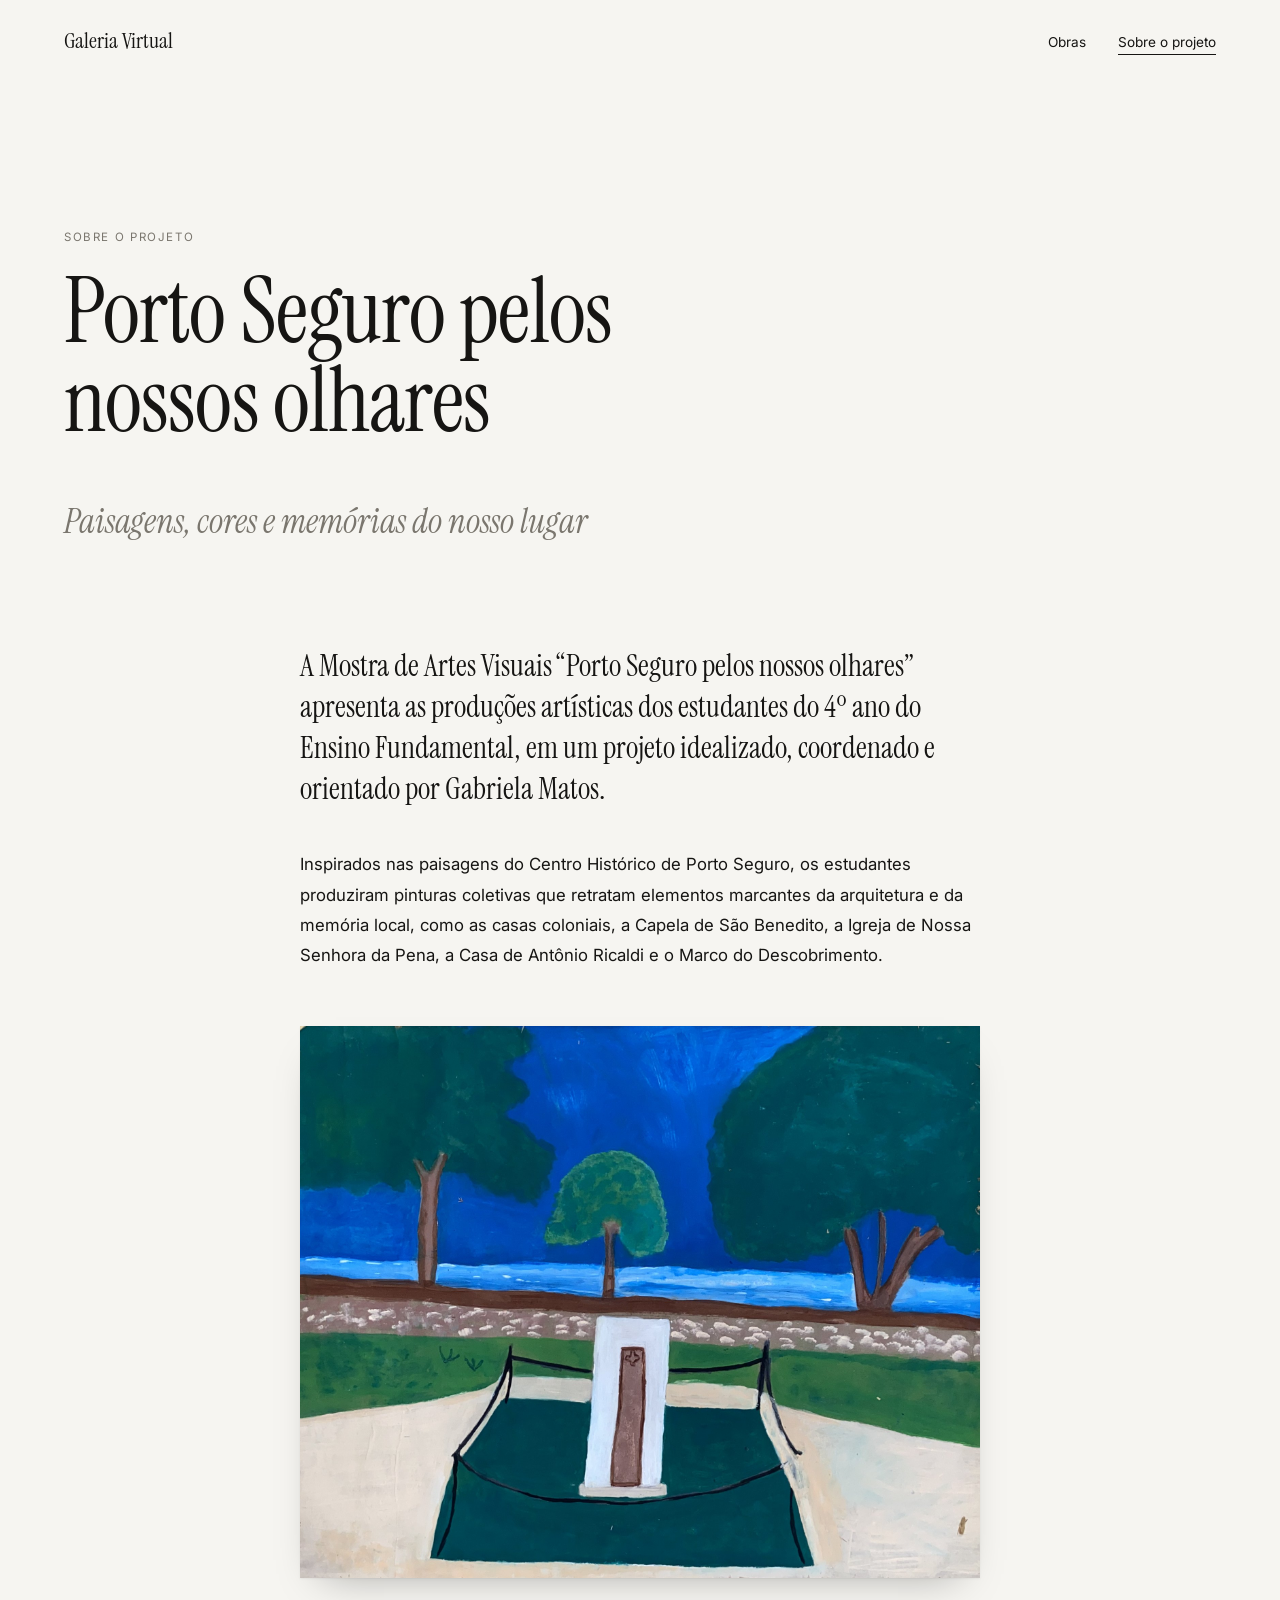
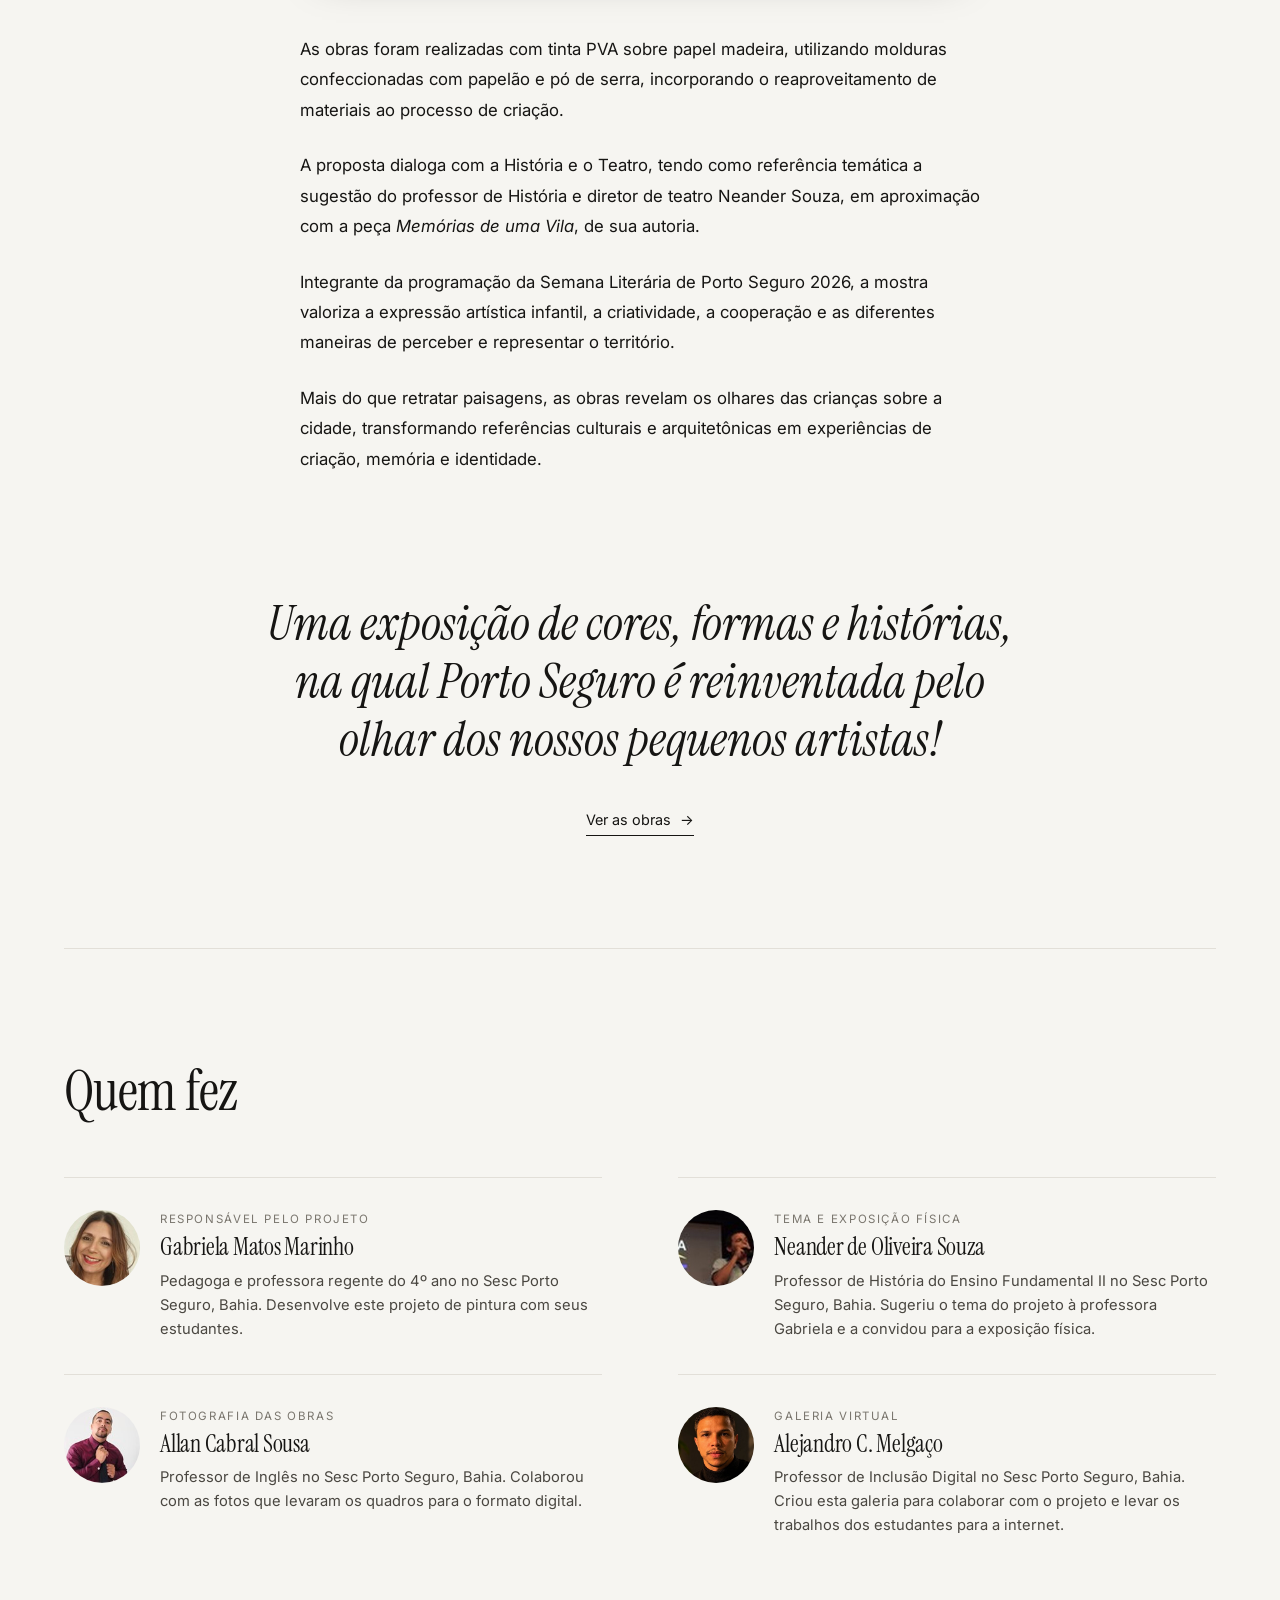
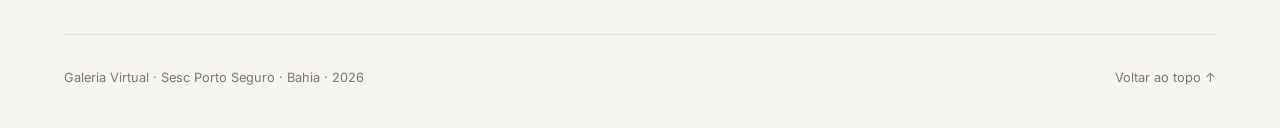
==== sobre.html @ 01e9d8ae "Cria a aba Sobre o projeto com o texto da mostra Co-Authored-By: Claude Opus 5.5 <noreply@anthropic." ====
<!doctype html>
<html lang="pt-BR">
<head>
  <meta charset="utf-8">
  <meta name="viewport" content="width=device-width, initial-scale=1">
  <title>Sobre o projeto</title>
  <meta name="description" content="Porto Seguro pelos nossos olhares: Mostra de Artes Visuais do 4º ano do Sesc Porto Seguro, Bahia.">
  <link rel="preconnect" href="https://fonts.googleapis.com">
  <link rel="preconnect" href="https://fonts.gstatic.com" crossorigin>
  <link href="https://fonts.googleapis.com/css2?family=Instrument+Serif:ital@0;1&family=Inter:wght@400;500&display=swap" rel="stylesheet">
  <link rel="stylesheet" href="estilo.css?v=7">
</head>
<body>
  <header class="barra">
    <a href="index.html" id="marca" class="marca"></a>
    <nav>
      <a href="index.html">Obras</a>
      <a href="sobre.html" aria-current="page">Sobre o projeto</a>
    </nav>
  </header>

  <main>
    <section class="abertura">
      <p class="rotulo surgir">Sobre o projeto</p>
      <h1 id="sobre-titulo" class="surgir"></h1>
      <p id="sobre-subtitulo" class="sobre-subtitulo surgir"></p>
    </section>

    <article id="sobre-texto" class="sobre-texto"></article>

    <section class="sobre-fecho">
      <p id="sobre-destaque" class="sobre-destaque surgir"></p>
      <a href="index.html" class="link-seta surgir">Ver as obras <span aria-hidden="true">→</span></a>
    </section>

    <section class="quem-fez" aria-labelledby="quem-fez-titulo">
      <h2 id="quem-fez-titulo" class="surgir">Quem fez</h2>
      <div id="equipe" class="equipe"></div>
    </section>
  </main>

  <footer class="rodape">
    <p id="rodape-texto"></p>
    <a href="#">Voltar ao topo ↑</a>
  </footer>

  <script src="dados.js?v=7"></script>
  <script src="script.js?v=7"></script>
</body>
</html>
---- estilo.css ----
:root {
  --parede: #f6f5f1;
  --tinta: #161513;
  --suave: #7a766e;
  --linha: #e2dfd8;
  --serif: "Instrument Serif", Georgia, serif;
  --sans: "Inter", system-ui, -apple-system, sans-serif;
  --margem: clamp(1.25rem, 5vw, 4.5rem);
  --sombra: 0 1px 2px rgba(0,0,0,.06), 0 18px 40px -22px rgba(0,0,0,.35);
}

* { box-sizing: border-box; }
html { scroll-behavior: smooth; }
body {
  margin: 0;
  background: var(--parede);
  color: var(--tinta);
  font-family: var(--sans);
  font-size: 15px;
  line-height: 1.65;
  -webkit-font-smoothing: antialiased;
}
img { max-width: 100%; display: block; }
a { color: inherit; text-decoration: none; }
h1, h2, h3 { font-family: var(--serif); font-weight: 400; margin: 0; letter-spacing: -.01em; }
button { font: inherit; color: inherit; }

.rotulo, .numero, dt {
  font-size: .72rem;
  letter-spacing: .14em;
  text-transform: uppercase;
  color: var(--suave);
  margin: 0;
}
.numero { font-variant-numeric: tabular-nums; }

/* Barra superior */
.barra {
  display: flex; justify-content: space-between; align-items: center;
  padding: 1.5rem var(--margem);
}
.marca { font-family: var(--serif); font-size: 1.35rem; }
.barra nav { display: flex; gap: 2rem; font-size: .85rem; }
.barra nav a, .rodape a { position: relative; }
.barra nav a::after, .rodape a::after {
  content: ""; position: absolute; left: 0; right: 100%; bottom: -2px;
  height: 1px; background: currentColor; transition: right .3s ease;
}
.barra nav a:hover::after, .rodape a:hover::after { right: 0; }

/* Abertura */
.abertura { padding: clamp(4rem, 12vw, 9rem) var(--margem) clamp(3rem, 8vw, 6rem); }
.abertura h1 {
  font-size: clamp(2.6rem, 7vw, 5.75rem);
  line-height: 1;
  max-width: 14ch;
  text-wrap: balance;
  margin: 1.25rem 0 clamp(2.5rem, 6vw, 4.5rem);
}
.ficha-expo {
  display: flex; flex-wrap: wrap; gap: 1.5rem clamp(2rem, 6vw, 5rem);
  margin: 0; padding-top: 1.5rem; border-top: 1px solid var(--linha);
}
.ficha-expo dd { margin: .3rem 0 0; font-size: .95rem; }

/* Obras: penduradas pela linha central, como numa parede de galeria */
.obras { padding: 0 var(--margem) clamp(4rem, 10vw, 8rem); }
.grade {
  --colunas: 3;
  --vao: clamp(2.5rem, 6vw, 6rem);
  display: flex; flex-wrap: wrap; justify-content: center; align-items: center;
  gap: calc(var(--vao) * 1.1) var(--vao);
  max-width: 1400px; margin: 0 auto;
}
.obra {
  width: calc((100% - (var(--colunas) - 1) * var(--vao)) / var(--colunas));
  background: none; border: 0; padding: 0; cursor: zoom-in; text-align: left;
}
.obra-img {
  box-shadow: var(--sombra);
  transition: transform .5s cubic-bezier(.2,.7,.2,1), box-shadow .5s ease;
}
.obra img { width: 100%; height: auto; }
.obra:hover .obra-img, .obra:focus-visible .obra-img {
  transform: translateY(-6px);
  box-shadow: 0 1px 2px rgba(0,0,0,.06), 0 30px 50px -24px rgba(0,0,0,.4);
}
.obra:focus-visible { outline: none; }
.obra:focus-visible .obra-img { outline: 1px solid var(--tinta); outline-offset: 8px; }
.obra-legenda { display: flex; gap: .9rem; align-items: baseline; margin-top: 1rem; }
.obra-legenda h3 { font-size: 1.15rem; }
.obra-legenda p { margin: 0; font-size: .8rem; color: var(--suave); }

.sem-imagem {
  aspect-ratio: 4 / 5; display: flex; align-items: center; justify-content: center;
  text-align: center; padding: 1rem; font-size: .75rem; color: var(--suave);
  background: repeating-linear-gradient(45deg, #ece9e2 0 10px, #e6e2da 10px 20px);
}

/* Projeto */
.projeto {
  display: grid; grid-template-columns: minmax(0, 1fr) minmax(0, 1.4fr);
  gap: 2rem clamp(2rem, 8vw, 8rem);
  margin: 0 var(--margem); padding: clamp(4rem, 9vw, 7rem) 0;
  border-top: 1px solid var(--linha);
}
.projeto h2 { font-size: clamp(2.6rem, 6vw, 4.5rem); line-height: 1; }
.projeto-texto { font-family: var(--serif); font-size: clamp(1.35rem, 2.4vw, 1.75rem); line-height: 1.35; margin: 0 0 3.5rem; }
.equipe { display: grid; gap: 2rem; }
.pessoa { display: flex; gap: 1.25rem; align-items: flex-start; padding-top: 2rem; border-top: 1px solid var(--linha); }
.pessoa-foto, .pessoa .sem-imagem {
  width: 76px; height: 76px; flex: none; border-radius: 50%; object-fit: cover; aspect-ratio: auto;
}
.pessoa .sem-imagem { font-size: .55rem; padding: .4rem; }
.pessoa h3 { font-size: 1.5rem; line-height: 1.2; margin: .25rem 0 .4rem; }
.pessoa-descricao { margin: 0; color: #4a4741; font-size: .92rem; }

/* Rodapé */
.rodape {
  display: flex; flex-wrap: wrap; justify-content: space-between; gap: 1rem;
  margin: 0 var(--margem); padding: 2rem 0 2.5rem;
  border-top: 1px solid var(--linha);
  font-size: .8rem; color: var(--suave);
}
.rodape p { margin: 0; }

/* Visor */
.visor {
  position: fixed; inset: 0; z-index: 10;
  background: var(--parede);
  display: grid; grid-template-rows: auto 1fr;
  animation: aparecer .3s ease;
}
.visor[hidden] { display: none; }
.visor-topo {
  display: flex; justify-content: space-between; align-items: center;
  padding: 1.25rem var(--margem);
}
.visor-fechar {
  background: none; border: 0; cursor: pointer; font-size: .85rem;
  display: flex; gap: .5rem; align-items: center; padding: .5rem 0;
}
.visor-conteudo {
  margin: 0; min-height: 0; padding: 0 calc(var(--margem) + 3rem) 2rem;
  display: flex; flex-direction: column; align-items: center; justify-content: center; gap: 1.5rem;
}
.visor-conteudo img {
  max-height: calc(100vh - 13rem); max-height: calc(100dvh - 13rem);
  width: auto; object-fit: contain; box-shadow: var(--sombra);
}
.visor figcaption { text-align: center; max-width: 60ch; }
.visor figcaption:not(:has(:not([hidden]))) { display: none; }
.visor figcaption h3 { font-size: 1.8rem; }
.visor .ficha { color: var(--suave); font-size: .85rem; margin: .2rem 0 0; }
#visor-descricao { margin: .8rem 0 0; white-space: pre-line; }
.visor-seta {
  position: absolute; top: 50%; transform: translateY(-50%);
  width: 3rem; height: 3rem; border-radius: 50%;
  border: 1px solid var(--linha); background: var(--parede);
  font-size: 1.1rem; cursor: pointer; transition: background .2s, color .2s;
}
.visor-seta:hover { background: var(--tinta); color: var(--parede); border-color: var(--tinta); }
.anterior { left: calc(var(--margem) - .75rem); }
.proxima { right: calc(var(--margem) - .75rem); }

/* Animações suaves */
@keyframes aparecer { from { opacity: 0; } to { opacity: 1; } }
.surgir { opacity: 0; transform: translateY(18px); transition: opacity .9s ease, transform .9s cubic-bezier(.2,.7,.2,1); }
.surgir.visivel { opacity: 1; transform: none; }
@media (prefers-reduced-motion: reduce) {
  html { scroll-behavior: auto; }
  .surgir { opacity: 1; transform: none; transition: none; }
  .visor { animation: none; }
}

/* Telas menores */
@media (max-width: 900px) {
  .grade { --colunas: 2; }
  .projeto { grid-template-columns: 1fr; }
}
@media (max-width: 560px) {
  .grade { --colunas: 1; }
  .barra nav { gap: 1.25rem; }
  .visor-conteudo { padding: 0 1rem 5.5rem; }
  .visor-conteudo img { max-height: calc(100dvh - 16rem); }
  .visor-seta { top: auto; bottom: 1.25rem; transform: none; }
  .anterior { left: calc(50% - 3.75rem); }
  .proxima { right: calc(50% - 3.75rem); }
}

/* Aba atual no menu */
.barra nav a[aria-current="page"]::after { right: 0; }

/* Link com seta */
.link-seta { display: inline-flex; gap: .6rem; align-items: center; font-size: .9rem; border-bottom: 1px solid var(--tinta); padding-bottom: .2rem; }
.link-seta span { transition: transform .3s ease; }
.link-seta:hover span { transform: translateX(4px); }

/* Página "Sobre o projeto" */
.sobre-subtitulo { font-family: var(--serif); font-style: italic; font-size: clamp(1.4rem, 3vw, 2.1rem); color: var(--suave); margin: -1.5rem 0 0; }
.sobre-texto {
  max-width: 680px; margin: 0 auto; padding: 0 var(--margem);
  font-size: 1.05rem; line-height: 1.8; box-sizing: content-box;
}
.sobre-texto p { margin: 0 0 1.6rem; }
.sobre-texto .abre { font-family: var(--serif); font-size: clamp(1.45rem, 2.6vw, 1.9rem); line-height: 1.35; margin-bottom: 2.5rem; }
.sobre-imagem { margin: 3.5rem 0; }
.sobre-imagem img { width: 100%; box-shadow: var(--sombra); }
.sobre-fecho {
  max-width: 900px; margin: 0 auto; padding: clamp(3rem, 8vw, 6rem) var(--margem) clamp(4rem, 9vw, 7rem);
  text-align: center;
}
.sobre-destaque { font-family: var(--serif); font-style: italic; font-size: clamp(1.8rem, 4vw, 3rem); line-height: 1.2; margin: 0 0 2.5rem; }
.quem-fez {
  margin: 0 var(--margem); padding: clamp(4rem, 9vw, 6rem) 0;
  border-top: 1px solid var(--linha);
}
.quem-fez h2 { font-size: clamp(2.2rem, 5vw, 3.5rem); margin-bottom: 2.5rem; }
.quem-fez .equipe { grid-template-columns: repeat(auto-fit, minmax(min(100%, 380px), 1fr)); column-gap: clamp(2rem, 6vw, 5rem); }
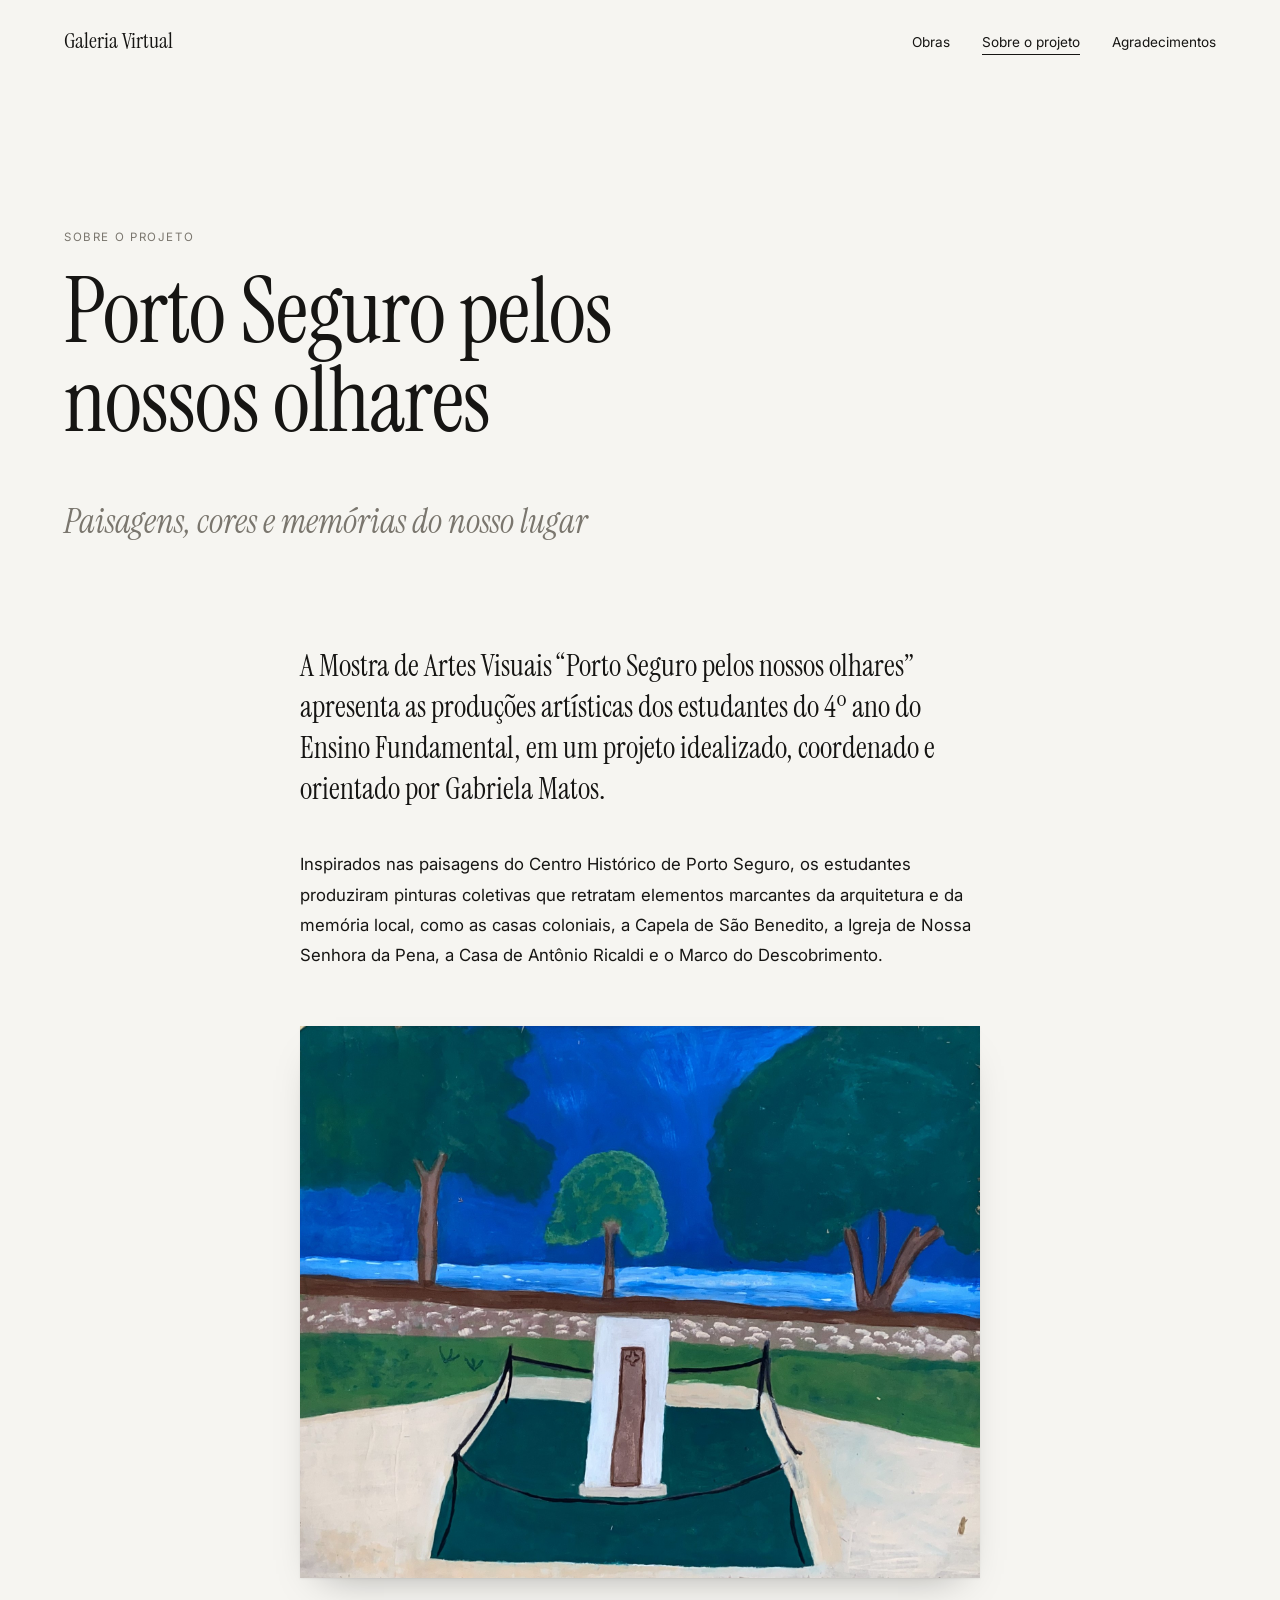
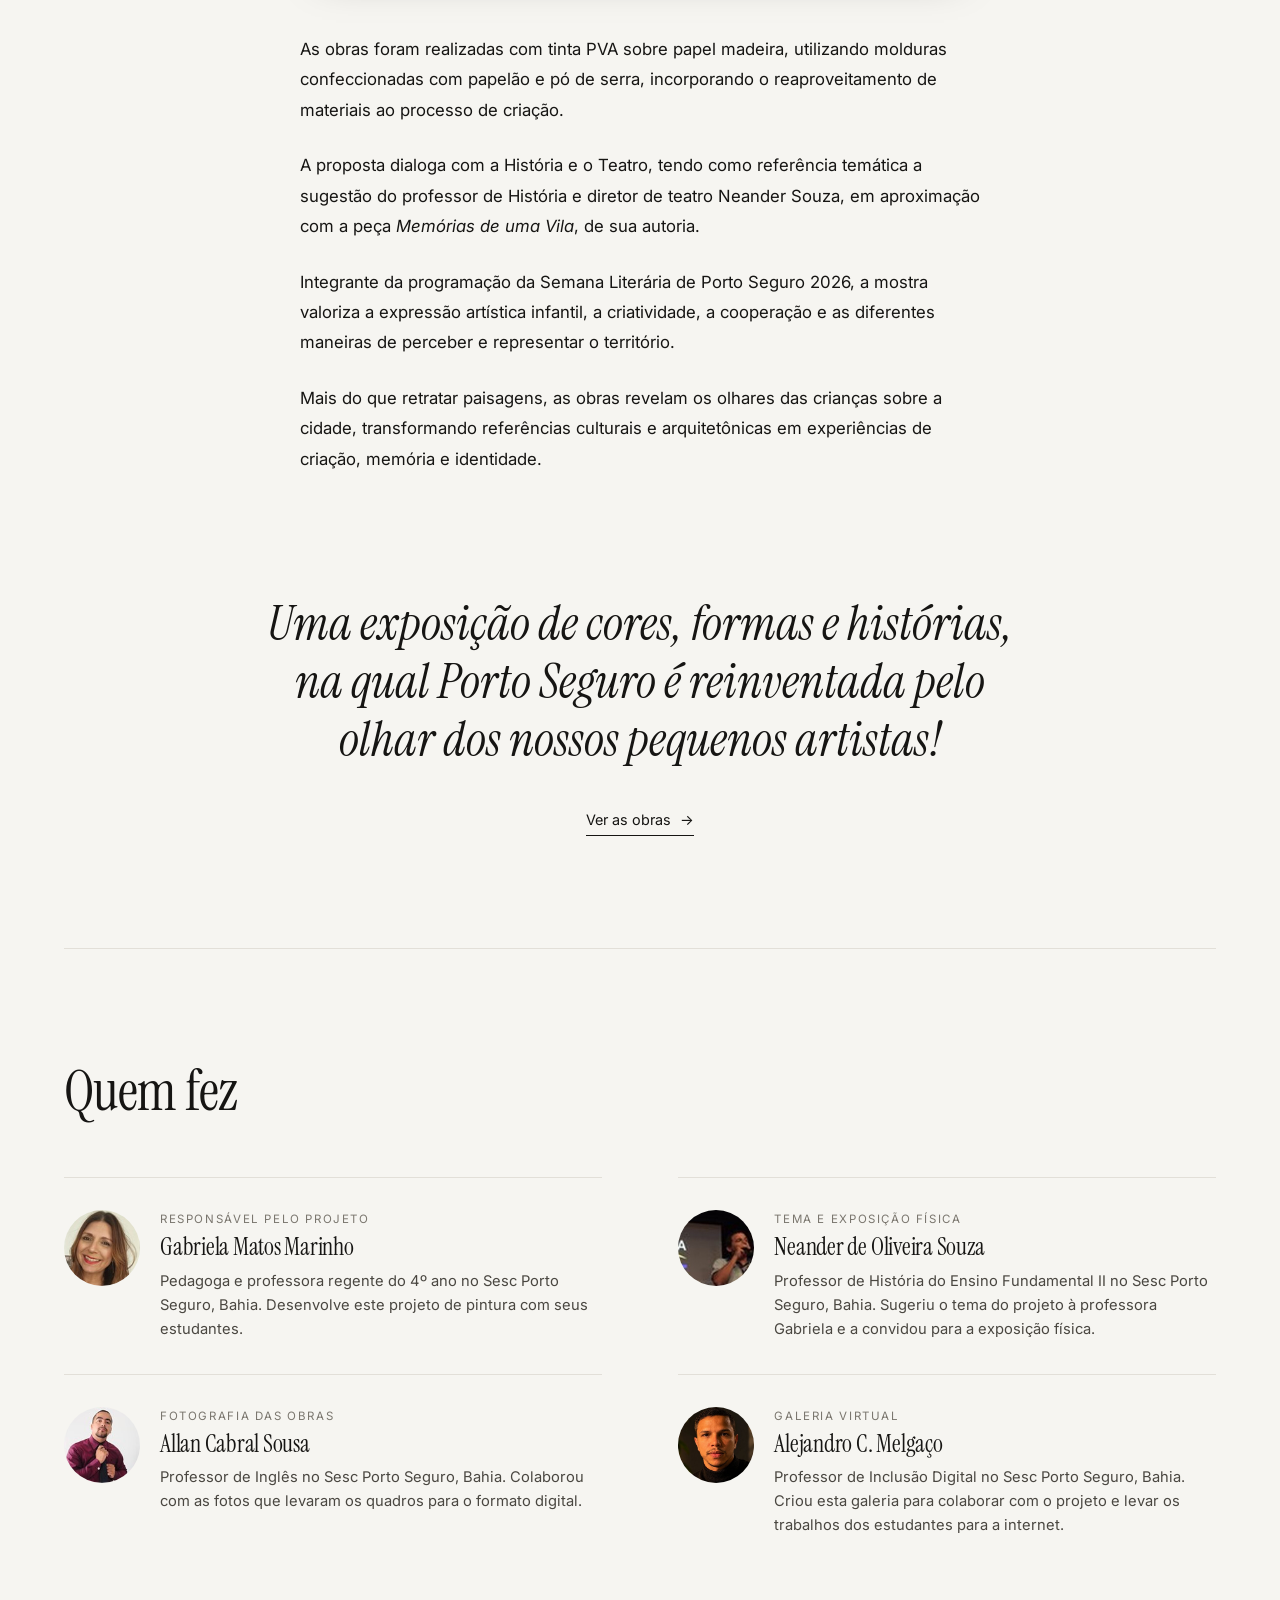
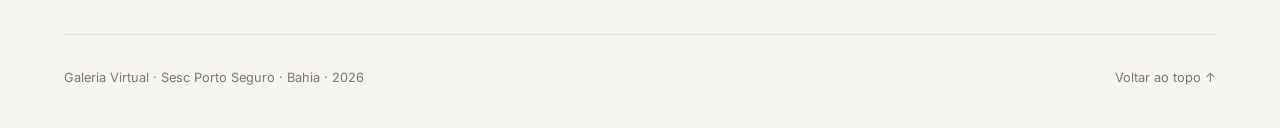
==== commit bf42d1a4: "Cria a aba Agradecimentos com a carta da professora Gabriela Co-Authored-By: Claude Opus 5.5 <norepl" ====
--- a/sobre.html
+++ b/sobre.html
@@ -8,7 +8,7 @@
   <link rel="preconnect" href="https://fonts.googleapis.com">
   <link rel="preconnect" href="https://fonts.gstatic.com" crossorigin>
   <link href="https://fonts.googleapis.com/css2?family=Instrument+Serif:ital@0;1&family=Inter:wght@400;500&display=swap" rel="stylesheet">
-  <link rel="stylesheet" href="estilo.css?v=7">
+  <link rel="stylesheet" href="estilo.css?v=8">
 </head>
 <body>
   <header class="barra">
@@ -16,6 +16,7 @@
     <nav>
       <a href="index.html">Obras</a>
       <a href="sobre.html" aria-current="page">Sobre o projeto</a>
+      <a href="agradecimentos.html">Agradecimentos</a>
     </nav>
   </header>
 
@@ -44,7 +45,7 @@
     <a href="#">Voltar ao topo ↑</a>
   </footer>
 
-  <script src="dados.js?v=7"></script>
-  <script src="script.js?v=7"></script>
+  <script src="dados.js?v=8"></script>
+  <script src="script.js?v=8"></script>
 </body>
 </html>
--- a/estilo.css
+++ b/estilo.css
@@ -217,3 +217,31 @@
 }
 .quem-fez h2 { font-size: clamp(2.2rem, 5vw, 3.5rem); margin-bottom: 2.5rem; }
 .quem-fez .equipe { grid-template-columns: repeat(auto-fit, minmax(min(100%, 380px), 1fr)); column-gap: clamp(2rem, 6vw, 5rem); }
+
+/* Página "Agradecimentos" */
+.faixa {
+  display: flex; flex-wrap: wrap; justify-content: center; gap: clamp(.75rem, 2vw, 1.5rem);
+  padding: 0 var(--margem); margin-bottom: clamp(3.5rem, 8vw, 6rem);
+}
+.faixa img { height: clamp(56px, 8vw, 96px); width: auto; box-shadow: var(--sombra); }
+@media (min-width: 901px) {
+  .faixa { flex-wrap: nowrap; max-width: 1300px; margin-left: auto; margin-right: auto; }
+  .faixa img { flex: var(--r, 1.3) 1 0%; min-width: 0; width: 100%; height: auto; }
+}
+.carta {
+  max-width: 640px; margin: 0 auto; padding: 0 var(--margem) clamp(4rem, 10vw, 7rem); box-sizing: content-box;
+  font-family: var(--serif); font-size: clamp(1.3rem, 2.3vw, 1.6rem); line-height: 1.5;
+}
+.carta p { margin: 0 0 1.4rem; }
+.carta-saudacao { font-style: italic; font-size: 1.15em; margin-bottom: 2rem !important; }
+.carta-assinatura { margin-top: 3rem; }
+.carta-assinatura p { margin: 0; }
+.assina { display: flex; align-items: center; gap: 1rem; margin-top: 1.25rem; }
+.assina .pessoa-foto, .assina .sem-imagem { width: 64px; height: 64px; }
+.assina p { font-size: 1.35em; }
+
+/* Menu com três abas no celular */
+@media (max-width: 560px) {
+  .barra { flex-wrap: wrap; row-gap: .75rem; }
+  .barra nav { width: 100%; justify-content: space-between; font-size: .82rem; }
+}
